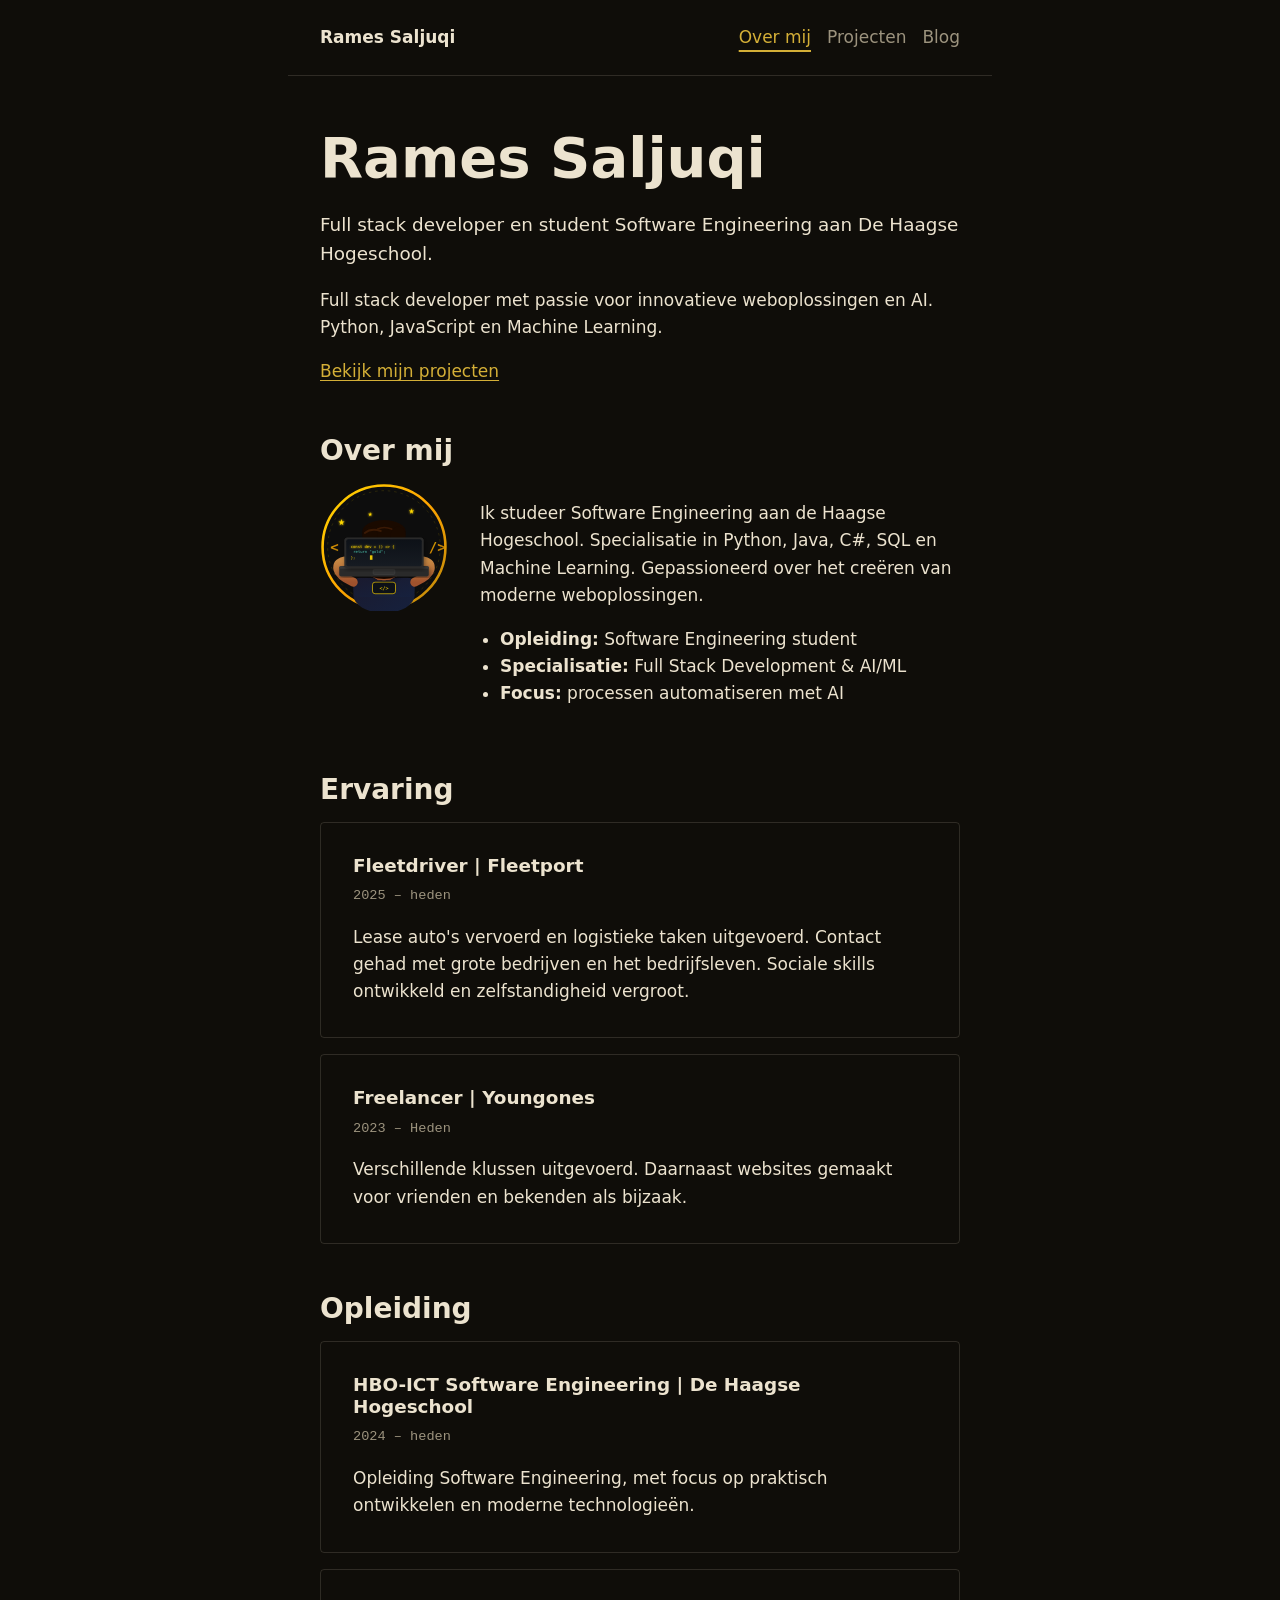
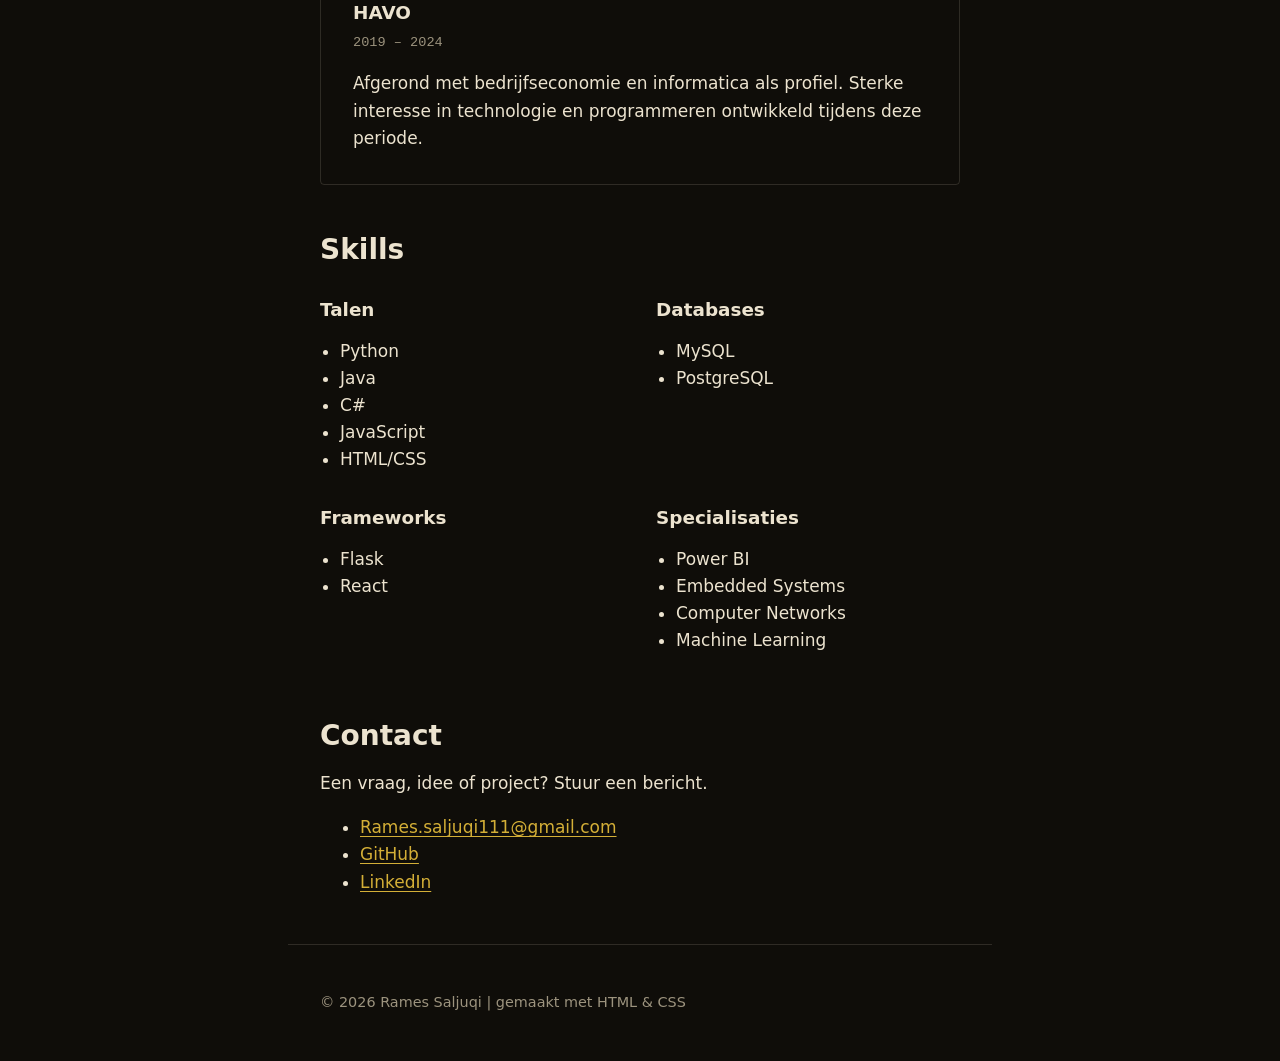
==== index.html @ 0d9077e4 "Grote update" ====
<!DOCTYPE html>
<html lang="nl">
<head>
    <meta charset="UTF-8">
    <meta name="viewport" content="width=device-width, initial-scale=1.0">
    <title>Over mij | Rames Saljuqi</title>
    <meta name="description" content="Rames Saljuqi, full stack developer en student Software Engineering aan De Haagse Hogeschool. Over mij, ervaring, opleiding en skills.">
    <link rel="stylesheet" href="css/style.css">
</head>
<body>

    <header>
        <p class="site-naam"><a href="index.html">Rames Saljuqi</a></p>
        <nav>
            <ul>
                <li><a href="index.html" aria-current="page">Over mij</a></li>
                <li><a href="projecten.html">Projecten</a></li>
                <li><a href="blog.html">Blog</a></li>
            </ul>
        </nav>
    </header>

    <main>

        <section>
            <h1>Rames Saljuqi</h1>
            <p class="intro">Full stack developer en student Software Engineering aan De Haagse Hogeschool.</p>
            <p>Full stack developer met passie voor innovatieve weboplossingen en AI. Python, JavaScript en Machine Learning.</p>
            <p><a href="projecten.html">Bekijk mijn projecten</a></p>
        </section>

        <section>
            <h2>Over mij</h2>
            <div class="over-mij">
                <img class="avatar" src="images/logo.svg" width="200" height="200"
                     alt="Getekende avatar van mij met een laptop vol code, in een goudkleurige cirkel">
                <div>
                    <p>Ik studeer Software Engineering aan de Haagse Hogeschool. Specialisatie in Python, Java, C#, SQL en Machine Learning. Gepassioneerd over het creëren van moderne weboplossingen.</p>
                    <ul>
                        <li><strong>Opleiding:</strong> Software Engineering student</li>
                        <li><strong>Specialisatie:</strong> Full Stack Development &amp; AI/ML</li>
                        <li><strong>Focus:</strong> processen automatiseren met AI</li>
                    </ul>
                </div>
            </div>
        </section>

        <section>
            <h2>Ervaring</h2>

            <article>
                <h3>Fleetdriver | Fleetport</h3>
                <p class="meta">2025 – heden</p>
                <p>Lease auto's vervoerd en logistieke taken uitgevoerd. Contact gehad met grote bedrijven en het bedrijfsleven. Sociale skills ontwikkeld en zelfstandigheid vergroot.</p>
            </article>

            <article>
                <h3>Freelancer | Youngones</h3>
                <p class="meta">2023 – Heden</p>
                <p>Verschillende klussen uitgevoerd. Daarnaast websites gemaakt voor vrienden en bekenden als bijzaak.</p>
            </article>
        </section>

        <section>
            <h2>Opleiding</h2>

            <article>
                <h3>HBO-ICT Software Engineering | De Haagse Hogeschool</h3>
                <p class="meta">2024 – heden</p>
                <p>Opleiding Software Engineering, met focus op praktisch ontwikkelen en moderne technologieën.</p>
            </article>

            <article>
                <h3>HAVO</h3>
                <p class="meta">2019 – 2024</p>
                <p>Afgerond met bedrijfseconomie en informatica als profiel. Sterke interesse in technologie en programmeren ontwikkeld tijdens deze periode.</p>
            </article>
        </section>

        <section>
            <h2>Skills</h2>
            <div class="skills">
                <div>
                    <h3>Talen</h3>
                    <ul>
                        <li>Python</li>
                        <li>Java</li>
                        <li>C#</li>
                        <li>JavaScript</li>
                        <li>HTML/CSS</li>
                    </ul>
                </div>
                <div>
                    <h3>Databases</h3>
                    <ul>
                        <li>MySQL</li>
                        <li>PostgreSQL</li>
                    </ul>
                </div>
                <div>
                    <h3>Frameworks</h3>
                    <ul>
                        <li>Flask</li>
                        <li>React</li>
                    </ul>
                </div>
                <div>
                    <h3>Specialisaties</h3>
                    <ul>
                        <li>Power BI</li>
                        <li>Embedded Systems</li>
                        <li>Computer Networks</li>
                        <li>Machine Learning</li>
                    </ul>
                </div>
            </div>
        </section>

        <section>
            <h2>Contact</h2>
            <p>Een vraag, idee of project? Stuur een bericht.</p>
            <ul>
                <li><a href="mailto:Rames.saljuqi111@gmail.com">Rames.saljuqi111@gmail.com</a></li>
                <li><a href="https://github.com/Rames321">GitHub</a></li>
                <li><a href="https://www.linkedin.com/in/rames-saljuqi-15158a3b5/">LinkedIn</a></li>
            </ul>
        </section>

    </main>

    <footer>
        <p>&copy; 2026 Rames Saljuqi | gemaakt met HTML &amp; CSS</p>
    </footer>

</body>
</html>
---- css/style.css ----
:root {
    --bg: #0f0d09;
    --ink: #ece3cf;
    --muted: #9c937e;
    --line: rgba(236, 227, 207, 0.14);
    --accent: #d4af37;

    --font-sans: system-ui, -apple-system, 'Segoe UI', Roboto, sans-serif;
    --font-mono: ui-monospace, Menlo, Consolas, monospace;

    --space-s: 0.5rem;
    --space-m: 1rem;
    --space-l: 2rem;
    --space-xl: 3rem;

    --max-width: 44rem;
}

*,
*::before,
*::after {
    box-sizing: border-box;
}

body {
    margin: 0;
    background-color: var(--bg);
    color: var(--ink);
    font-family: var(--font-sans);
    line-height: 1.6;
}

h1,
h2,
h3 {
    line-height: 1.2;
    font-weight: 700;
}

h1 {
    font-size: 2.25rem;
    margin-block: 0 var(--space-m);
}

h2 {
    font-size: 1.5rem;
    margin-block: 0 var(--space-m);
}

h3 {
    font-size: 1.15rem;
    margin-block: 0 var(--space-s);
}

.intro {
    font-size: 1.15rem;
}

.meta,
.tech {
    font-family: var(--font-mono);
    font-size: 0.85rem;
    color: var(--muted);
}

code {
    font-family: var(--font-mono);
    font-size: 0.9em;
}

a {
    color: var(--accent);
    text-underline-offset: 0.2em;
}

a:hover {
    text-decoration-thickness: 2px;
}

a:focus-visible {
    outline: 2px solid var(--accent);
    outline-offset: 3px;
}

header,
main,
footer {
    max-width: var(--max-width);
    margin-inline: auto;
    padding-inline: var(--space-m);
}

header {
    display: flex;
    flex-wrap: wrap;
    align-items: center;
    justify-content: space-between;
    gap: var(--space-s) var(--space-l);
    padding-block: var(--space-m);
    border-bottom: 1px solid var(--line);
}

.site-naam {
    margin: 0;
    font-weight: 700;
}

.site-naam a {
    color: var(--ink);
    text-decoration: none;
}

nav ul {
    list-style: none;
    margin: 0;
    padding: 0;
    display: flex;
    flex-wrap: wrap;
    gap: var(--space-m);
}

nav a {
    display: inline-block;
    padding-block: var(--space-s);
    color: var(--muted);
    text-decoration: none;
}

nav a:hover {
    color: var(--ink);
}

nav a[aria-current="page"] {
    color: var(--accent);
    text-decoration: underline;
    text-decoration-thickness: 2px;
    text-underline-offset: 0.4em;
}

section {
    margin-block: var(--space-xl);
}

.over-mij ul,
.skills ul {
    padding-inline-start: 1.25rem;
}

.skills h3 {
    margin-block-start: var(--space-m);
}

article {
    border: 1px solid var(--line);
    border-radius: 4px;
    padding: var(--space-m);
    margin-block-end: var(--space-m);
}

article > :last-child {
    margin-block-end: 0;
}

article .meta {
    margin-block: 0 var(--space-s);
}

.tech {
    list-style: none;
    padding: 0;
    display: flex;
    flex-wrap: wrap;
    gap: var(--space-s) var(--space-m);
}

.links {
    display: flex;
    flex-wrap: wrap;
    gap: var(--space-m);
}

img {
    max-width: 100%;
    height: auto;
    display: block;
}

article img {
    margin-block: var(--space-m);
    border: 1px solid var(--line);
}

.avatar {
    width: 8rem;
    margin-block-end: var(--space-m);
}

footer {
    margin-block-start: var(--space-xl);
    padding-block: var(--space-l);
    border-top: 1px solid var(--line);
    color: var(--muted);
    font-size: 0.9rem;
}

@media (min-width: 480px) {
    header,
    main,
    footer {
        padding-inline: var(--space-l);
    }

    .skills {
        display: grid;
        grid-template-columns: repeat(2, 1fr);
        gap: 0 var(--space-l);
    }
}

@media (min-width: 768px) {
    h1 {
        font-size: 3rem;
    }

    h2 {
        font-size: 1.75rem;
    }

    article {
        padding: var(--space-l);
    }

    .over-mij {
        display: grid;
        grid-template-columns: 8rem 1fr;
        gap: var(--space-l);
        align-items: start;
    }

    .avatar {
        margin-block-end: 0;
    }
}

@media (min-width: 1024px) {
    body {
        font-size: 1.0625rem;
    }

    h1 {
        font-size: 3.5rem;
    }
}
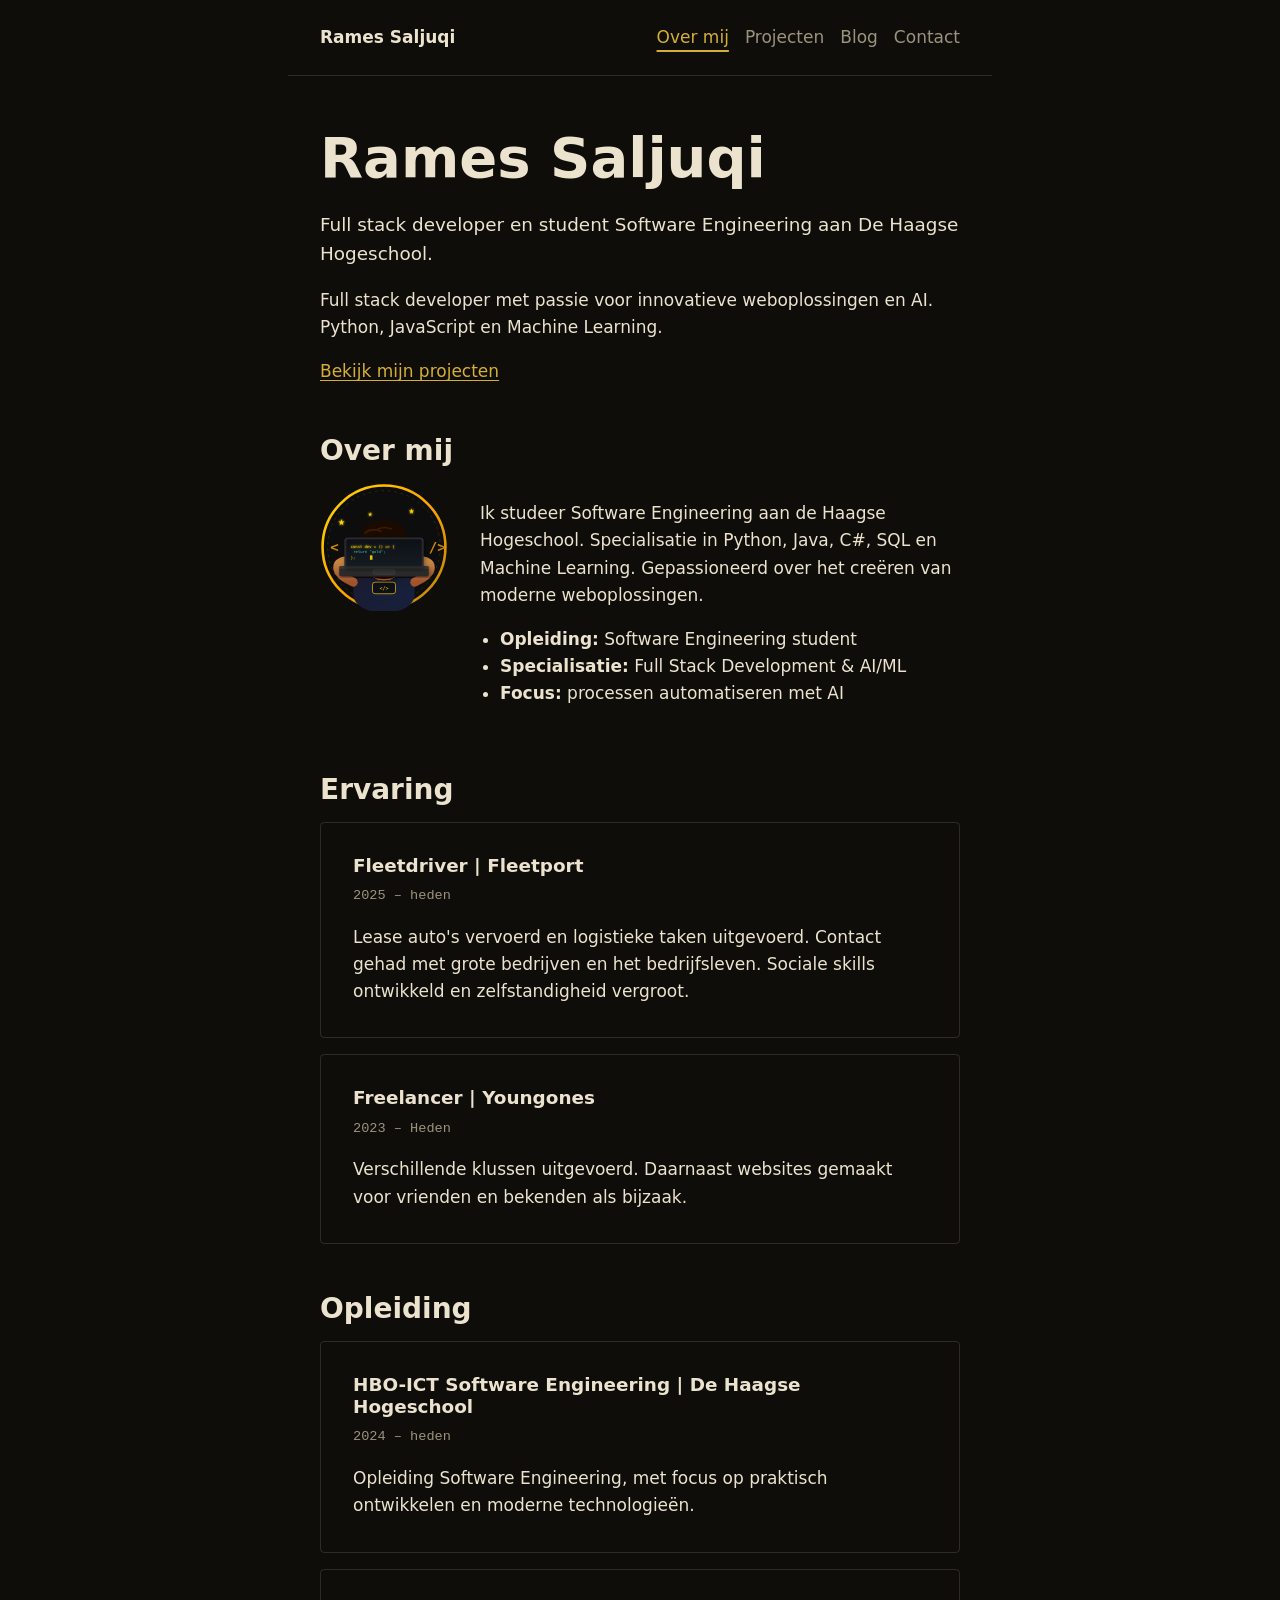
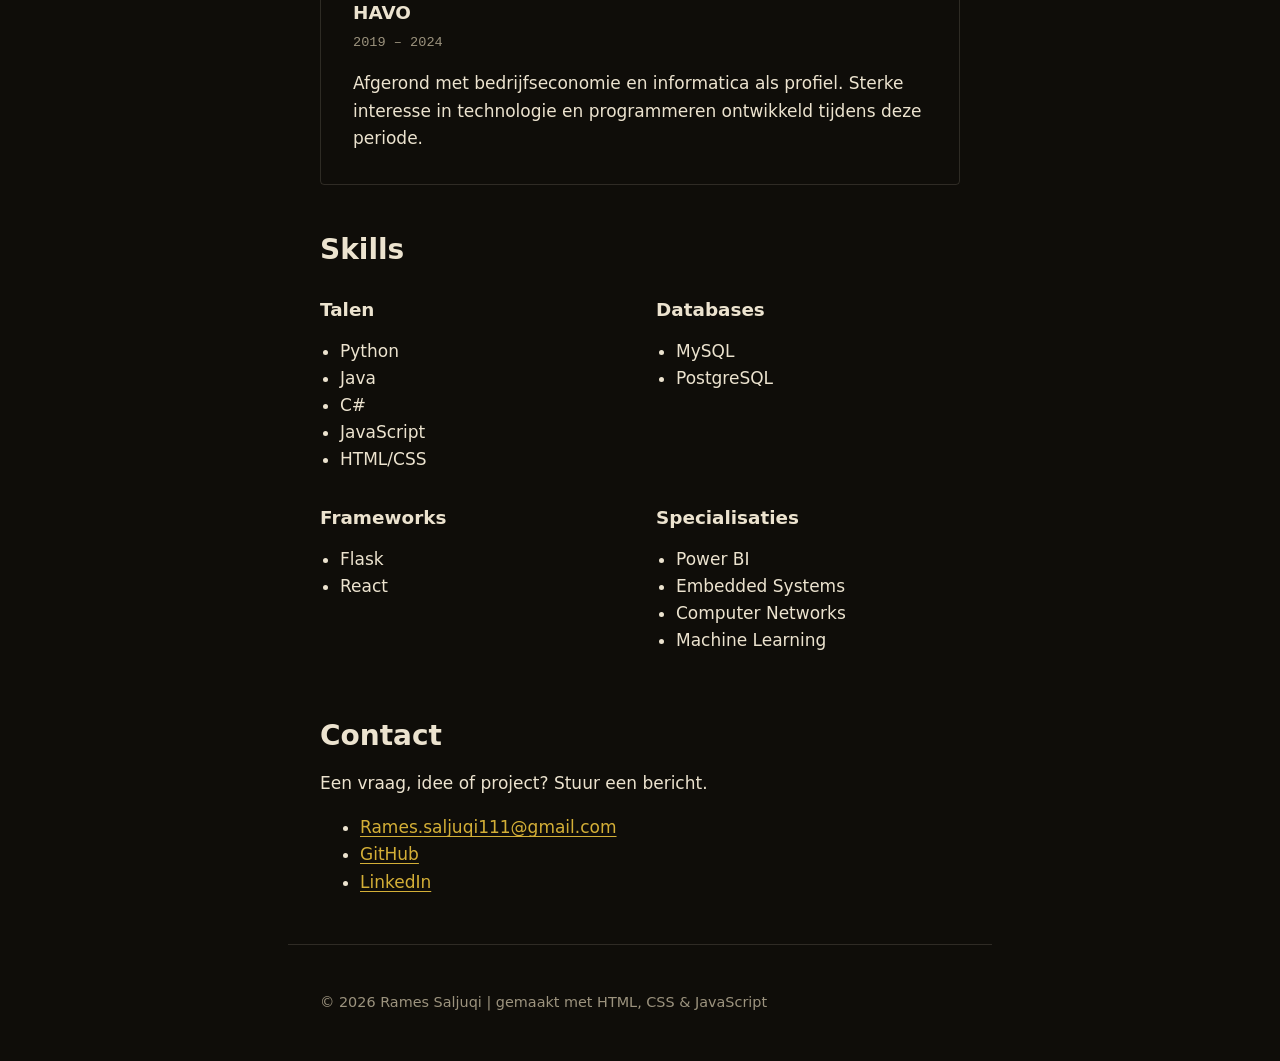
==== commit 98644ae1: "Contact pagina gemaakt" ====
--- a/index.html
+++ b/index.html
@@ -16,6 +16,7 @@
                 <li><a href="index.html" aria-current="page">Over mij</a></li>
                 <li><a href="projecten.html">Projecten</a></li>
                 <li><a href="blog.html">Blog</a></li>
+                <li><a href="contact.html">Contact</a></li>
             </ul>
         </nav>
     </header>
@@ -129,7 +130,7 @@
     </main>
 
     <footer>
-        <p>&copy; 2026 Rames Saljuqi | gemaakt met HTML &amp; CSS</p>
+        <p>&copy; 2026 Rames Saljuqi | gemaakt met HTML, CSS &amp; JavaScript</p>
     </footer>
 
 </body>
--- a/css/style.css
+++ b/css/style.css
@@ -1,9 +1,12 @@
 :root {
+    color-scheme: dark;
+
     --bg: #0f0d09;
     --ink: #ece3cf;
     --muted: #9c937e;
     --line: rgba(236, 227, 207, 0.14);
     --accent: #d4af37;
+    --error: #ff8a80;
 
     --font-sans: system-ui, -apple-system, 'Segoe UI', Roboto, sans-serif;
     --font-mono: ui-monospace, Menlo, Consolas, monospace;
@@ -179,6 +182,130 @@
     gap: var(--space-m);
 }
 
+.filters {
+    display: flex;
+    flex-wrap: wrap;
+    gap: var(--space-s);
+}
+
+.filters button {
+    padding: 0.25rem 0.75rem;
+    font-family: var(--font-mono);
+    font-size: 0.85rem;
+    color: var(--muted);
+    background: none;
+    border: 1px solid var(--muted);
+    border-radius: 999px;
+    cursor: pointer;
+}
+
+.filters button:hover {
+    color: var(--ink);
+}
+
+.filters button[aria-pressed="true"] {
+    color: var(--bg);
+    background-color: var(--accent);
+    border-color: var(--accent);
+}
+
+.filters button:focus-visible {
+    outline: 2px solid var(--accent);
+    outline-offset: 2px;
+}
+
+h3 button {
+    display: flex;
+    justify-content: space-between;
+    align-items: center;
+    gap: var(--space-m);
+    width: 100%;
+    padding: 0;
+    font: inherit;
+    color: inherit;
+    text-align: start;
+    background: none;
+    border: 0;
+    cursor: pointer;
+}
+
+h3 button::after {
+    content: '';
+    flex-shrink: 0;
+    width: 0.5em;
+    height: 0.5em;
+    border-right: 2px solid var(--accent);
+    border-bottom: 2px solid var(--accent);
+    transform: rotate(45deg);
+}
+
+h3 button[aria-expanded="true"]::after {
+    transform: rotate(-135deg);
+}
+
+h3 button:focus-visible {
+    outline: 2px solid var(--accent);
+    outline-offset: 4px;
+}
+
+.veld {
+    margin-block-end: var(--space-m);
+}
+
+label {
+    display: block;
+    margin-block-end: 0.25rem;
+    font-weight: 700;
+}
+
+.hint {
+    margin-block: 0 var(--space-s);
+    color: var(--muted);
+    font-size: 0.9rem;
+}
+
+input,
+textarea {
+    width: 100%;
+    padding: var(--space-s);
+    font: inherit;
+    color: var(--ink);
+    background-color: var(--bg);
+    border: 1px solid var(--muted);
+    border-radius: 4px;
+}
+
+textarea {
+    resize: vertical;
+}
+
+[aria-invalid="true"] {
+    border-color: var(--error);
+}
+
+.fout {
+    margin-block: 0.25rem 0;
+    color: var(--error);
+}
+
+button[type="submit"] {
+    padding: var(--space-s) var(--space-l);
+    font: inherit;
+    font-weight: 700;
+    color: var(--bg);
+    background-color: var(--accent);
+    border: 0;
+    border-radius: 4px;
+    cursor: pointer;
+}
+
+input:focus-visible,
+textarea:focus-visible,
+button[type="submit"]:focus-visible {
+    outline: 2px solid var(--accent);
+    outline-offset: 2px;
+}
+
 img {
     max-width: 100%;
     height: auto;
